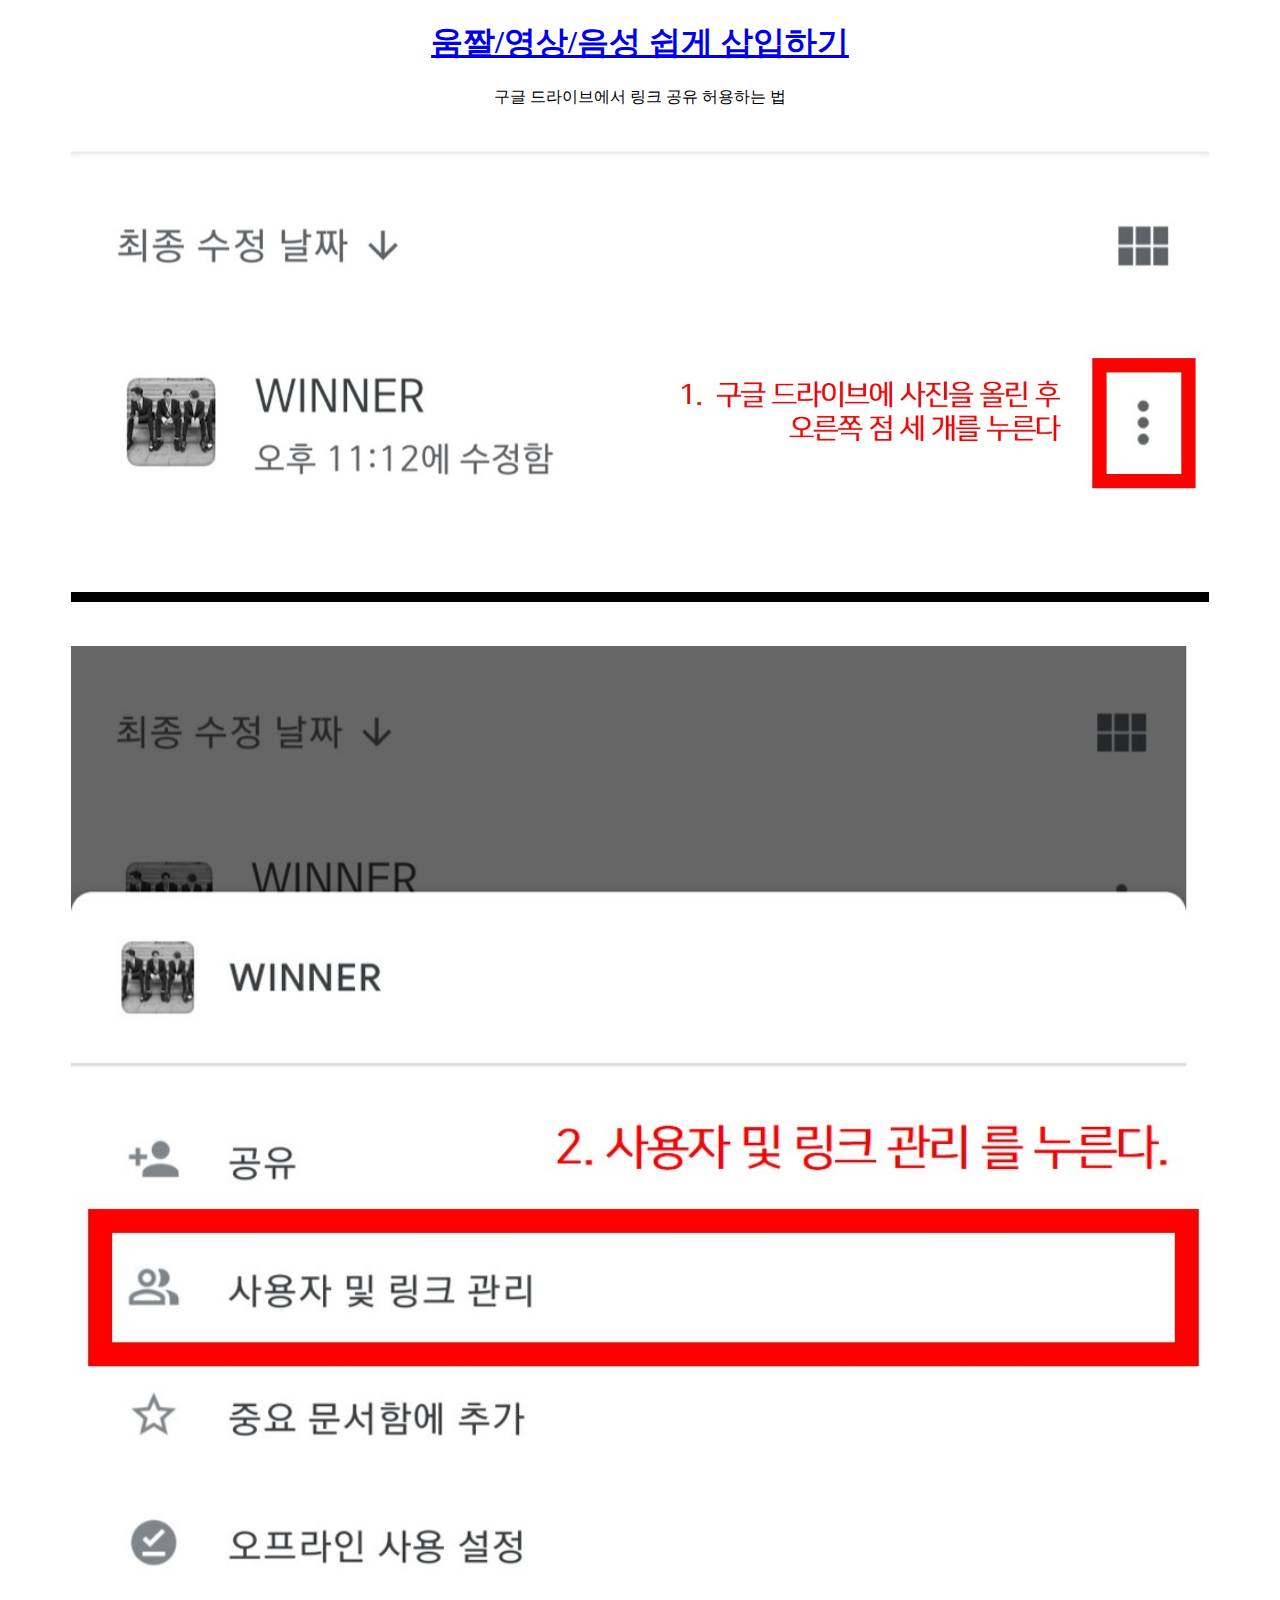
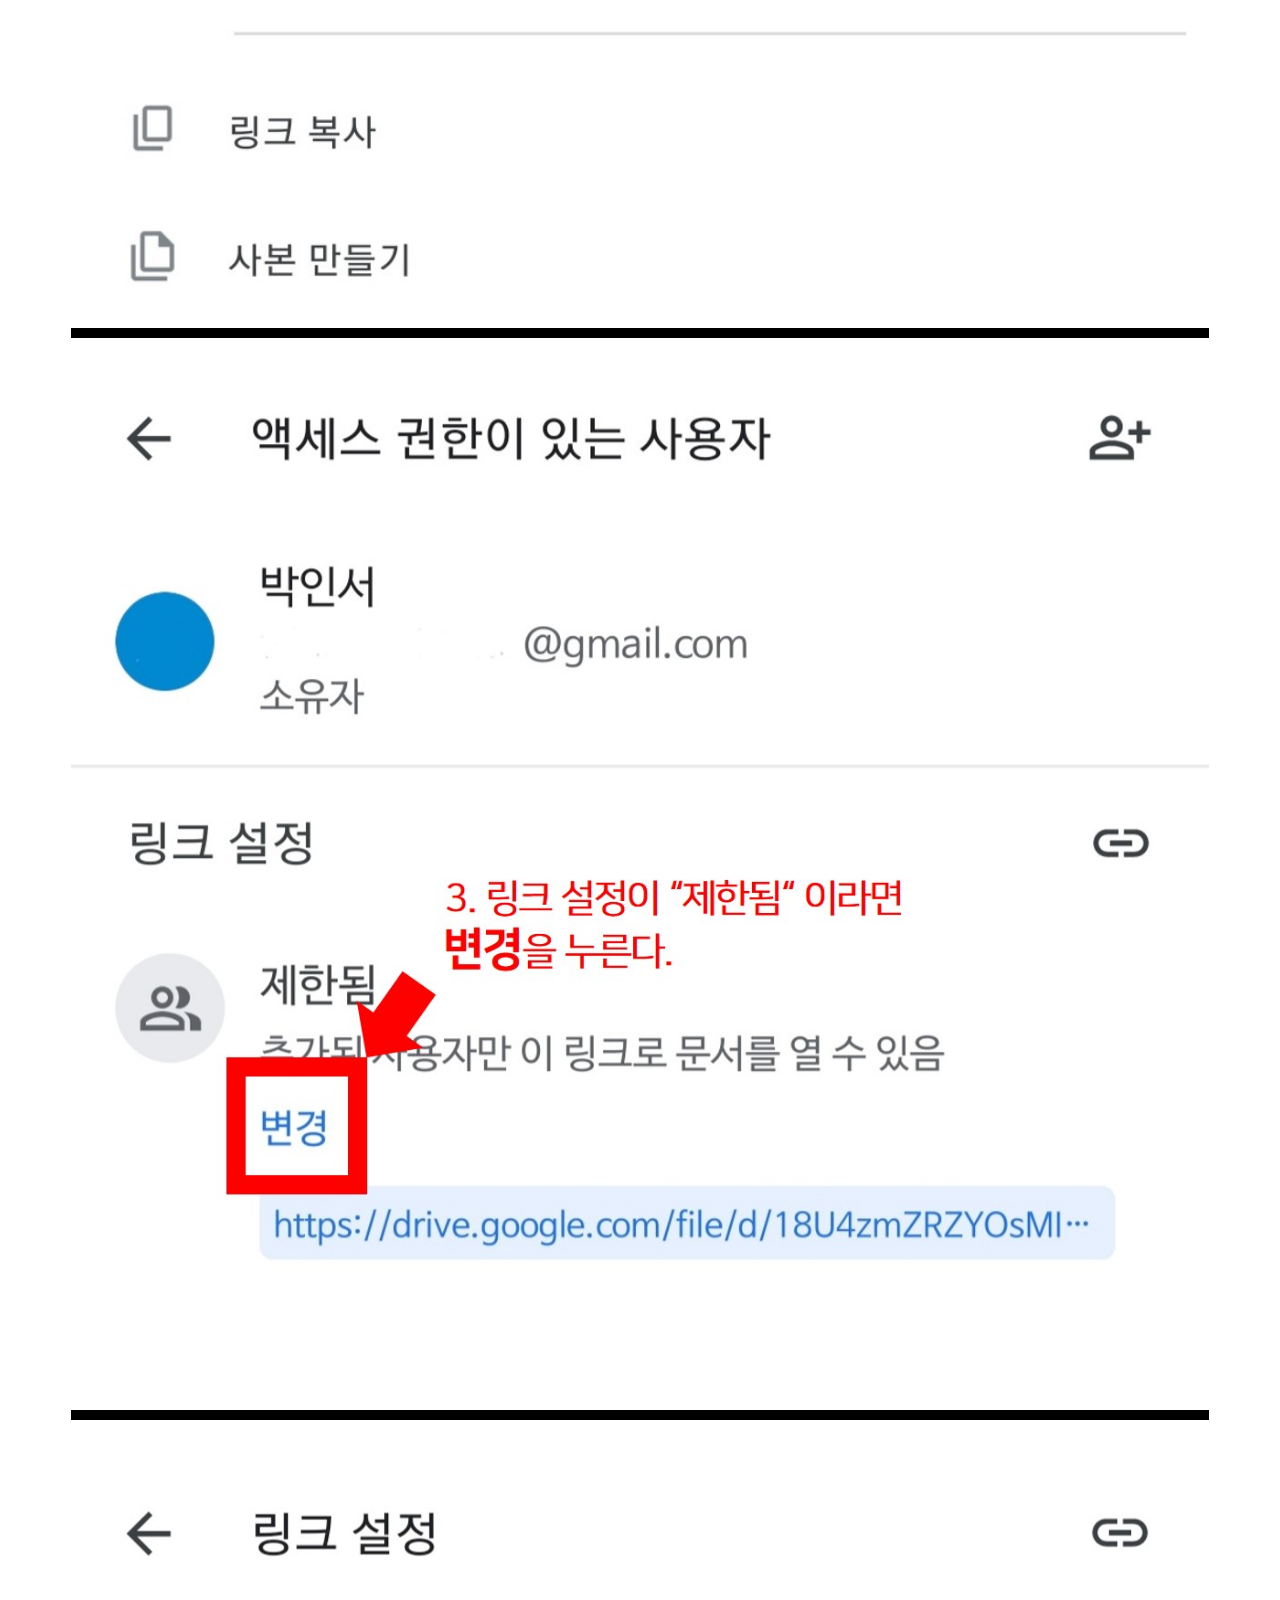
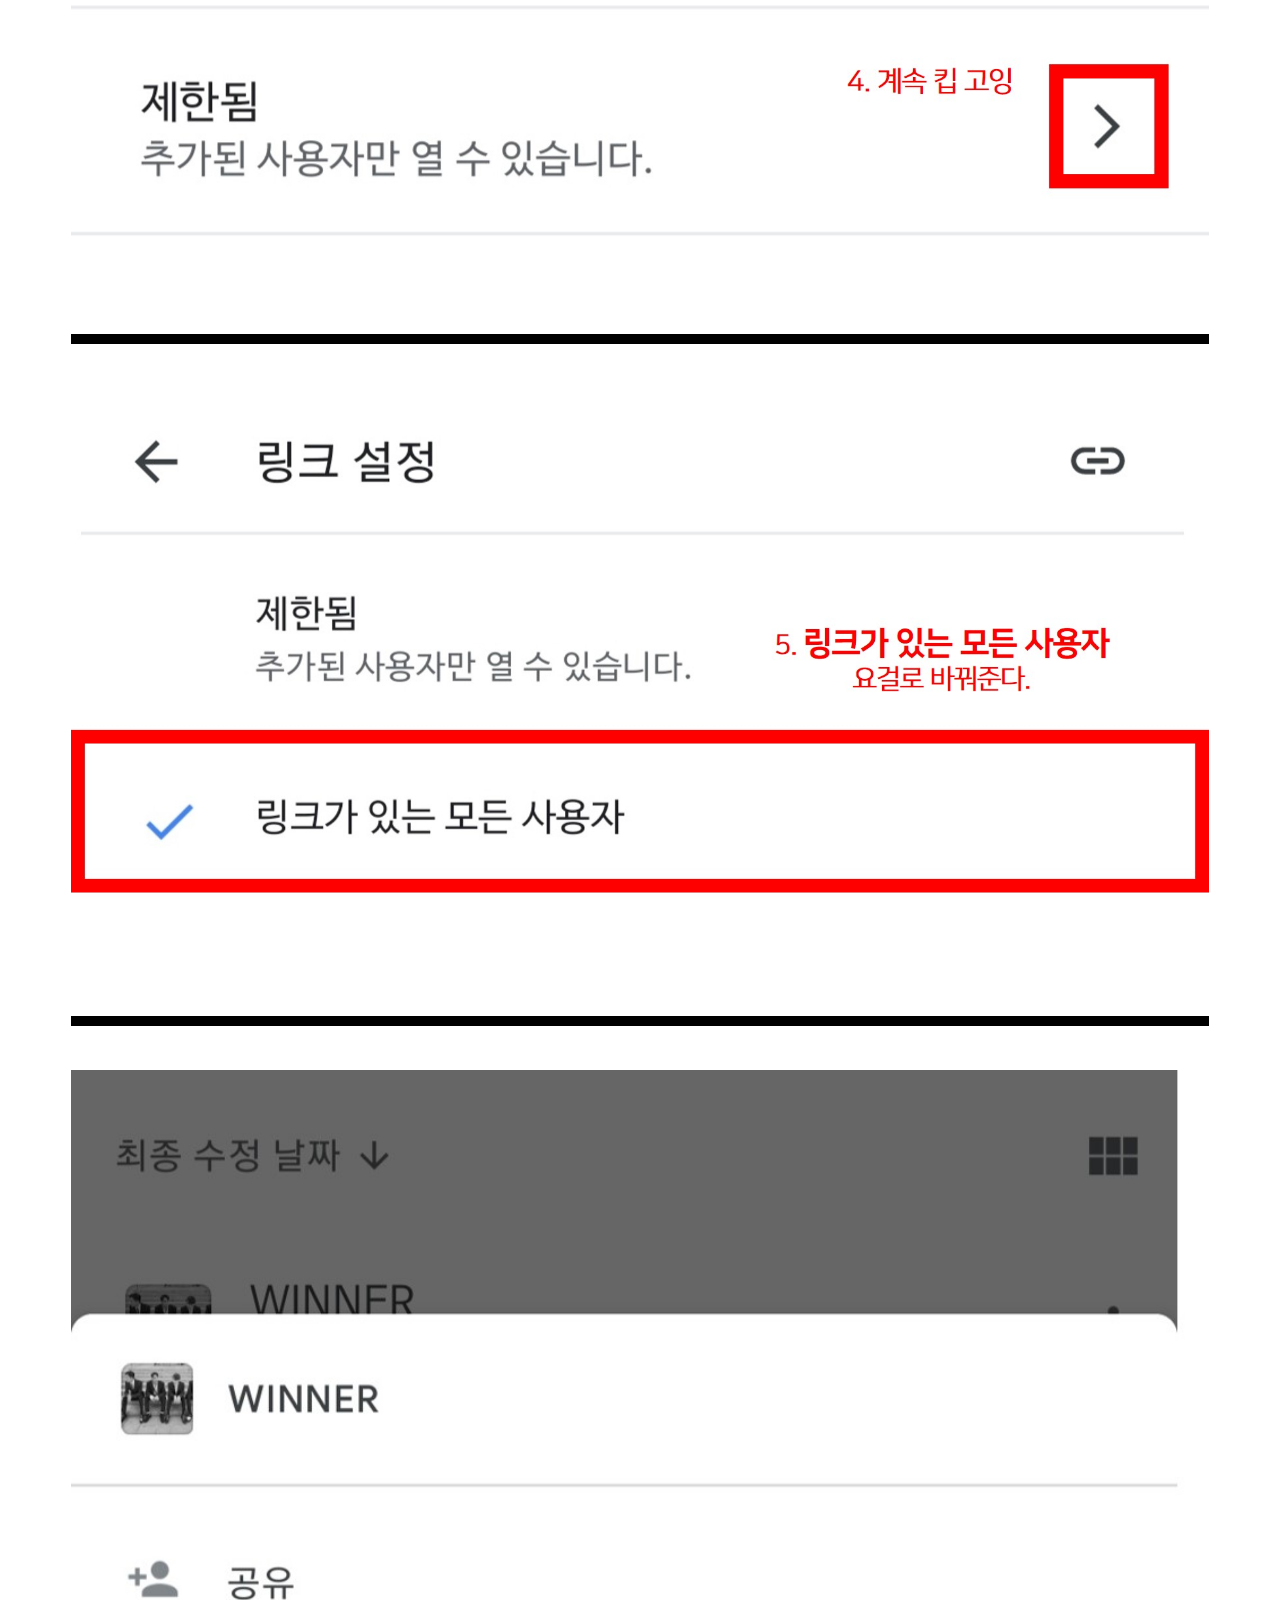
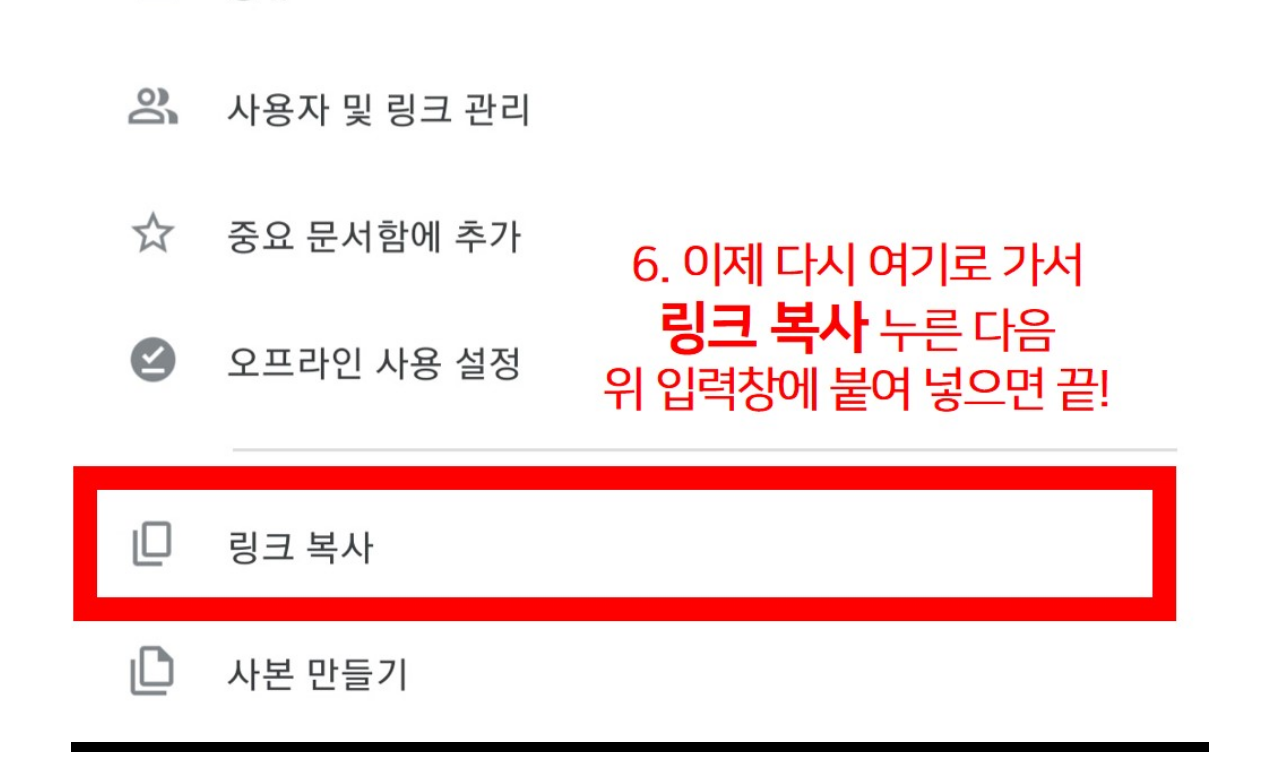
==== howto.html @ ccae0a74 "Add files via upload" ====
<!DOCTYPE html>
<html>
  <head>
    <meta charset="utf-8">
    <title>link converter for IC</title>
    <meta name="viewport" content="width=device-width, initial-scale=1.0">
    <link rel="stylesheet" type="text/css" href="./style.css">
  </head>
  <body>
    <h1><a href="index.html">움짤/영상/음성 쉽게 삽입하기</a></h1>
    <p>구글 드라이브에서 링크 공유 허용하는 법</p>

    <div>
      <img src="step1.png" width="90%">
      <img src="step2.png" width="90%">
      <img src="step3.png" width="90%">
      <img src="step4.png" width="90%">
      <img src="step5.png" width="90%">
      <img src="step6.png" width="90%">

    </div>


  </body>
</html>
---- style.css ----
h1 {
  text-align: center;
}

p {
  text-align: center;
}

div {
  text-align: center;
}

a {
  text-align: center;
}

img {
  margin: 20px;
  border-bottom: solid 10px;
}

#input {
  padding: .5em .5em;
  width:80%;
}
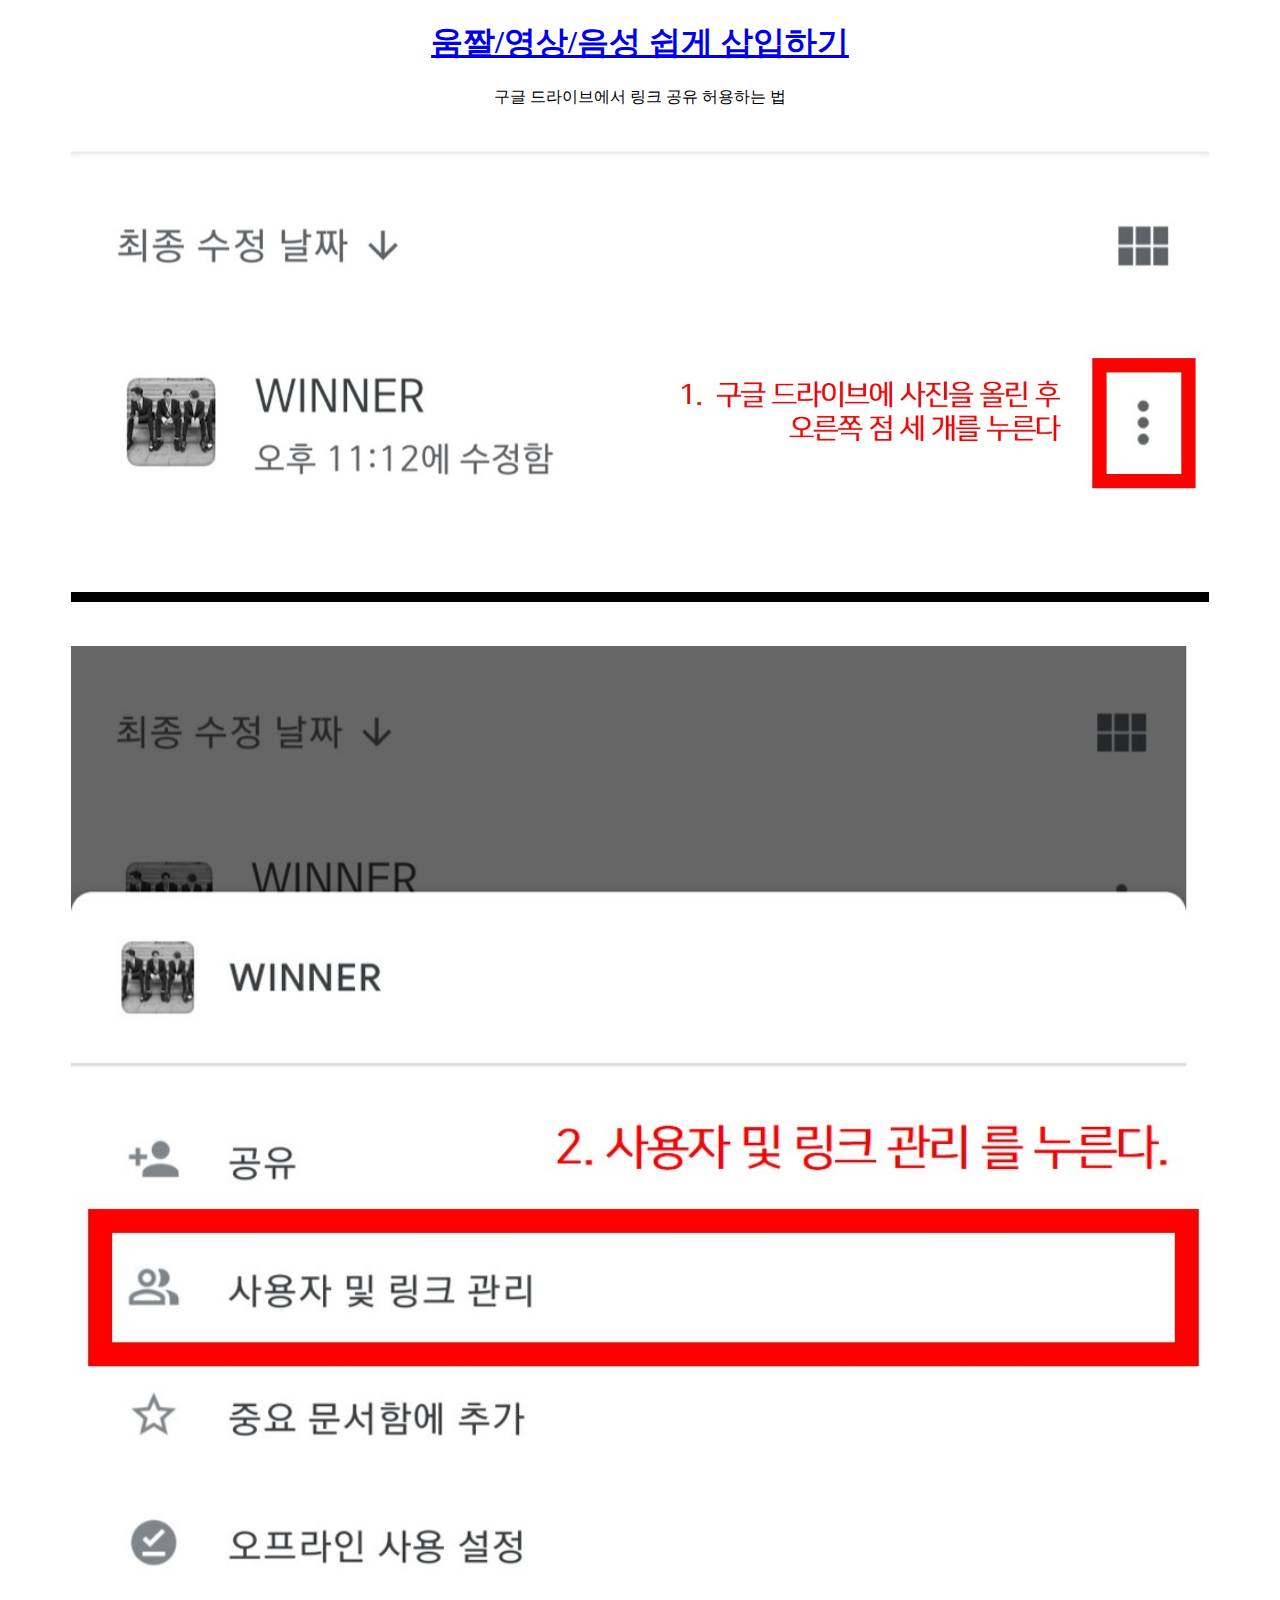
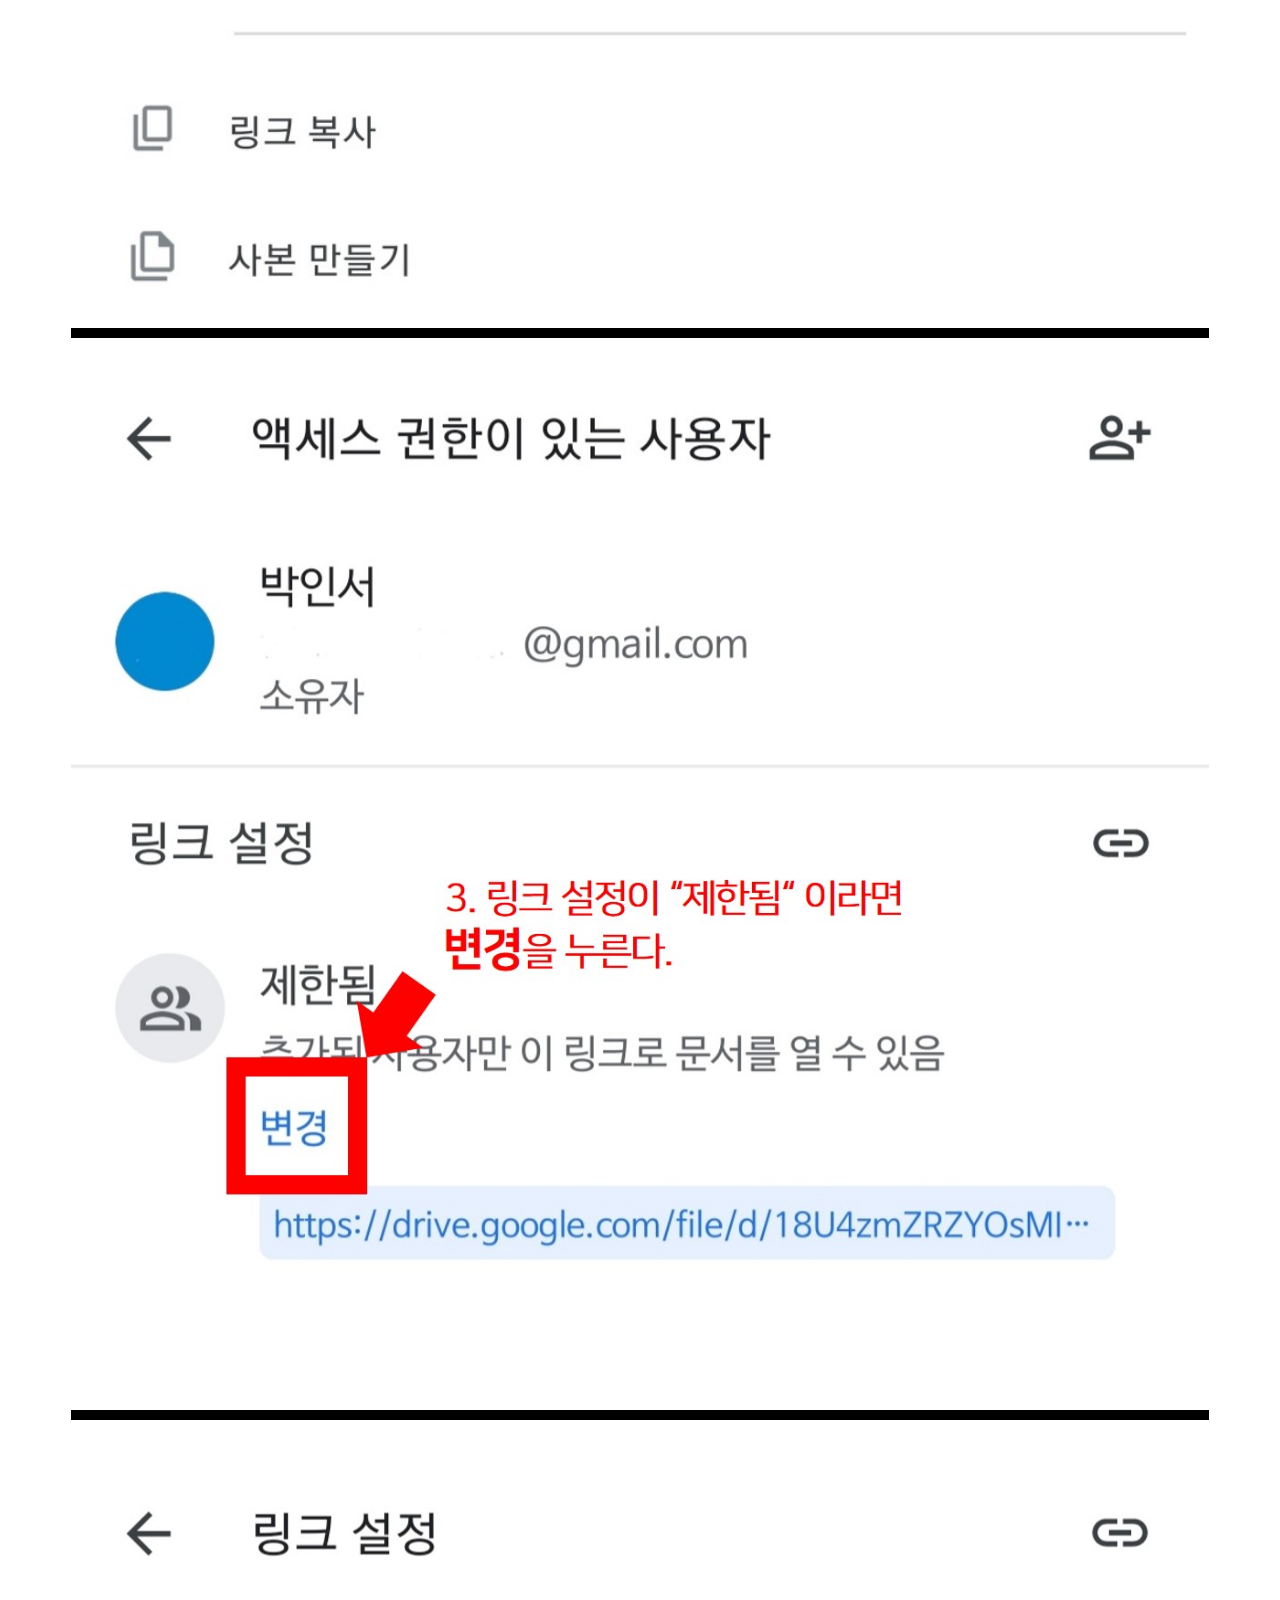
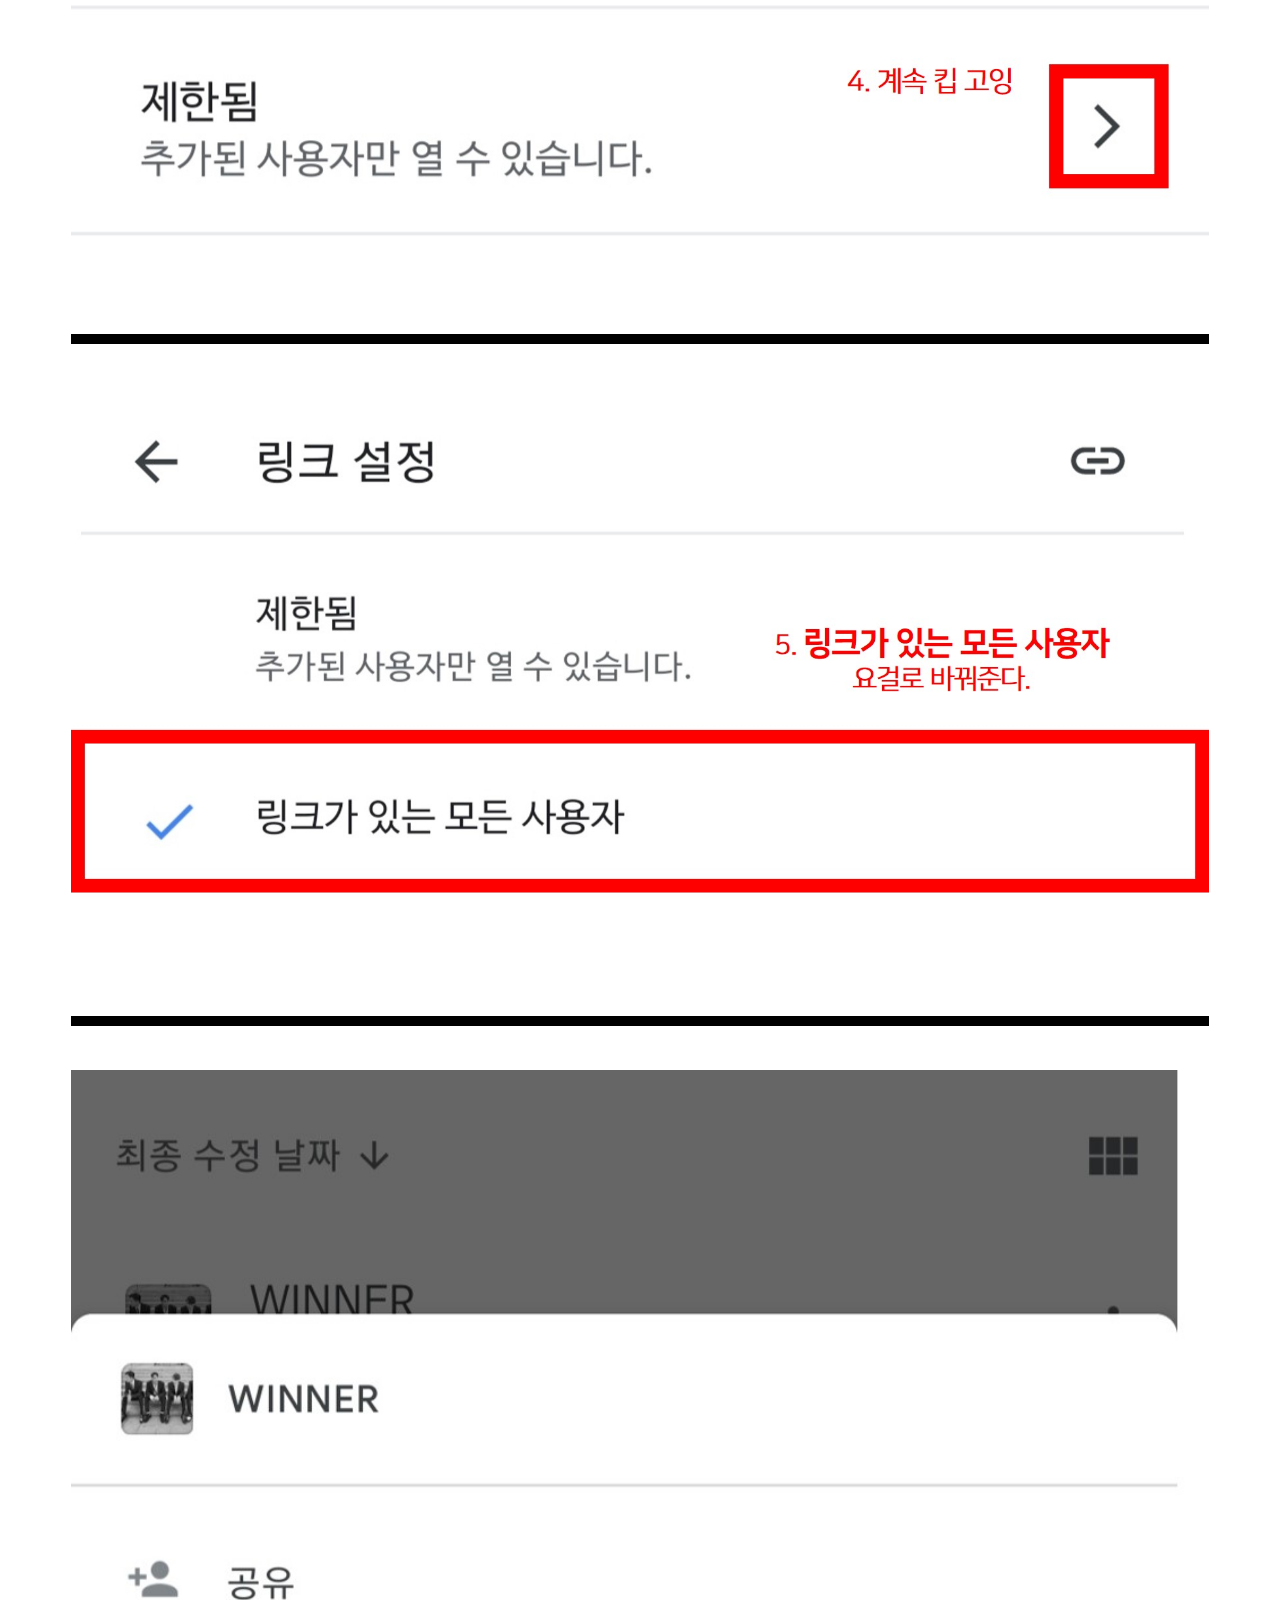
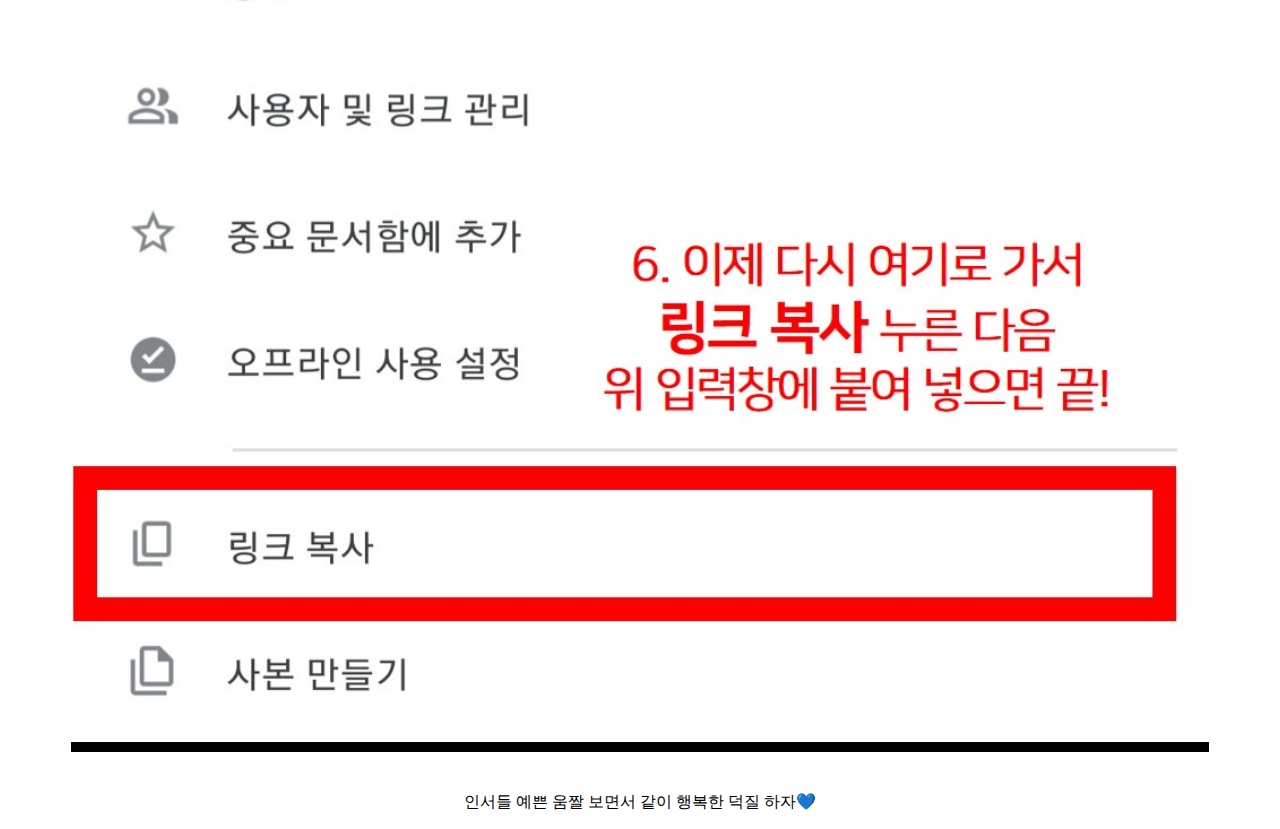
==== commit 56fdaaab: "Update howto.html" ====
--- a/howto.html
+++ b/howto.html
@@ -17,9 +17,9 @@
       <img src="step4.png" width="90%">
       <img src="step5.png" width="90%">
       <img src="step6.png" width="90%">
-
     </div>
-
+    
+    <p>인서들 예쁜 움짤 보면서 같이 행복한 덕질 하자💙</p>
 
   </body>
 </html>
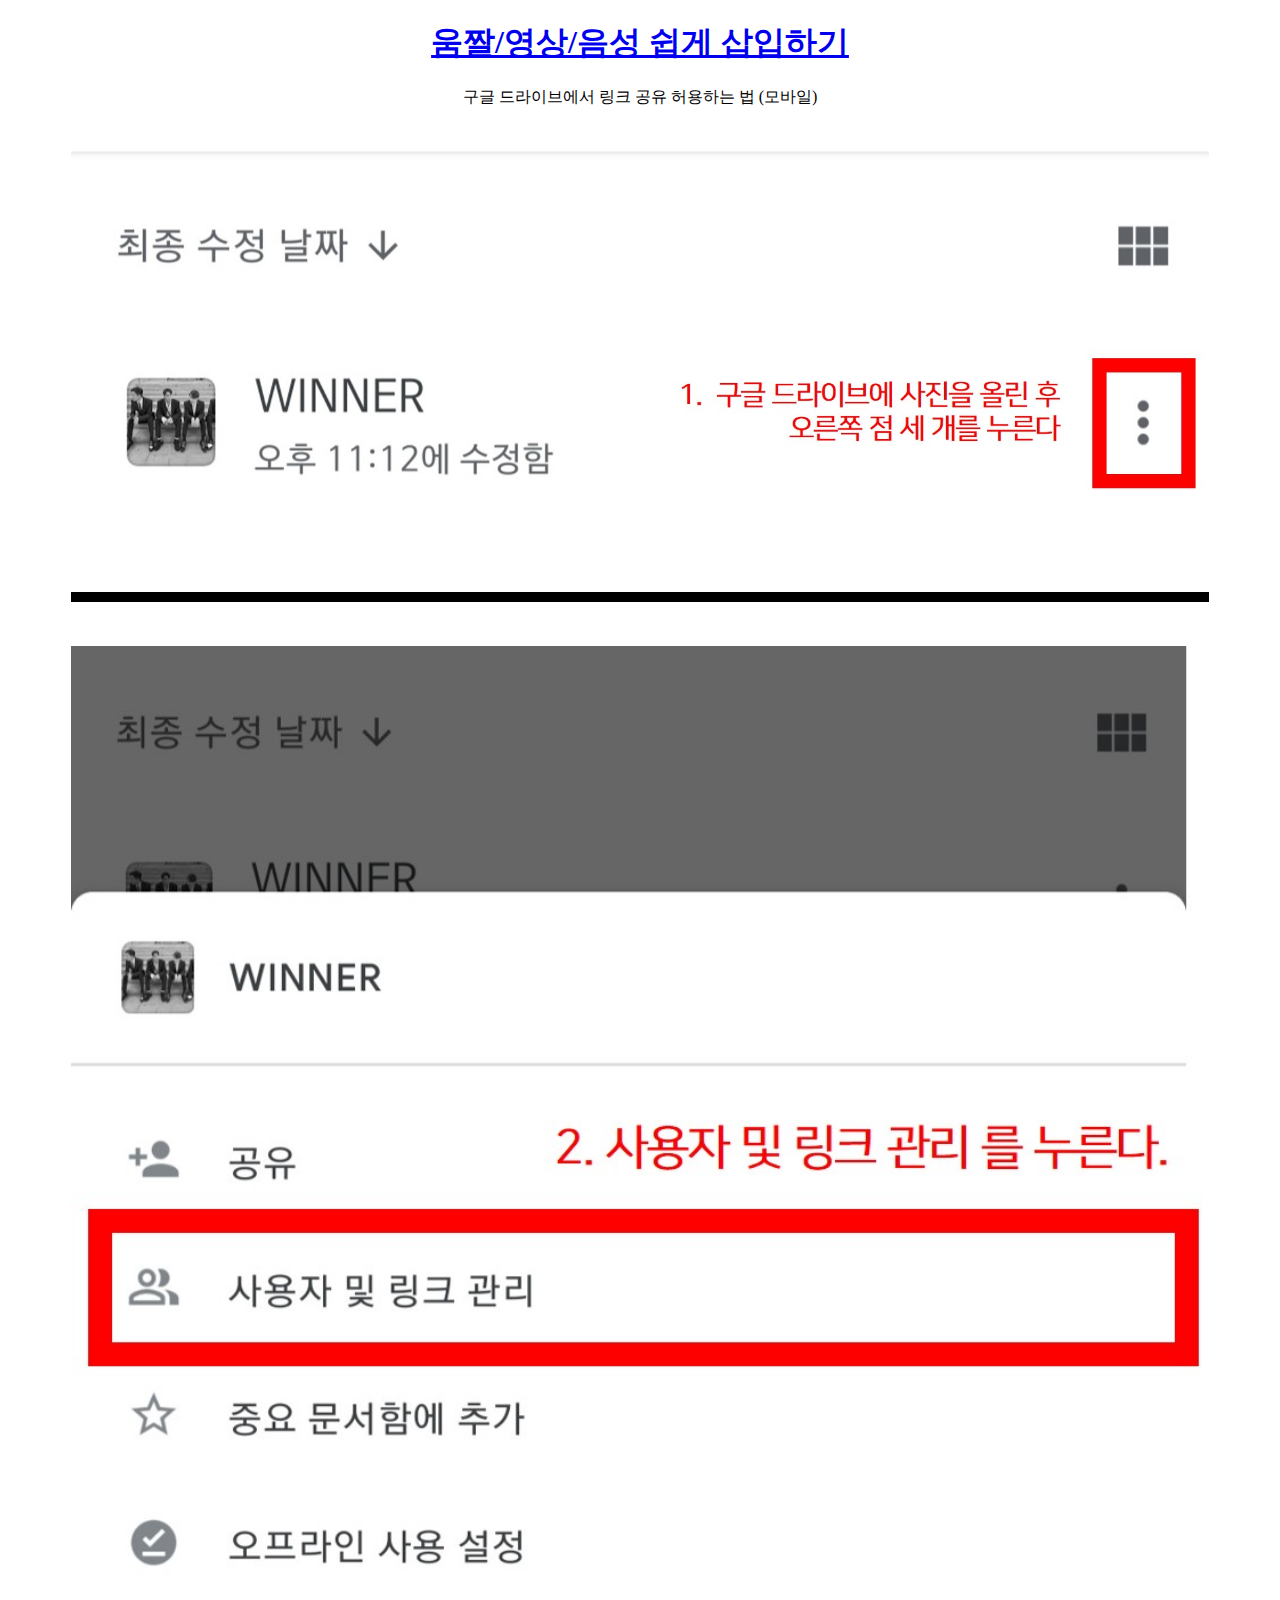
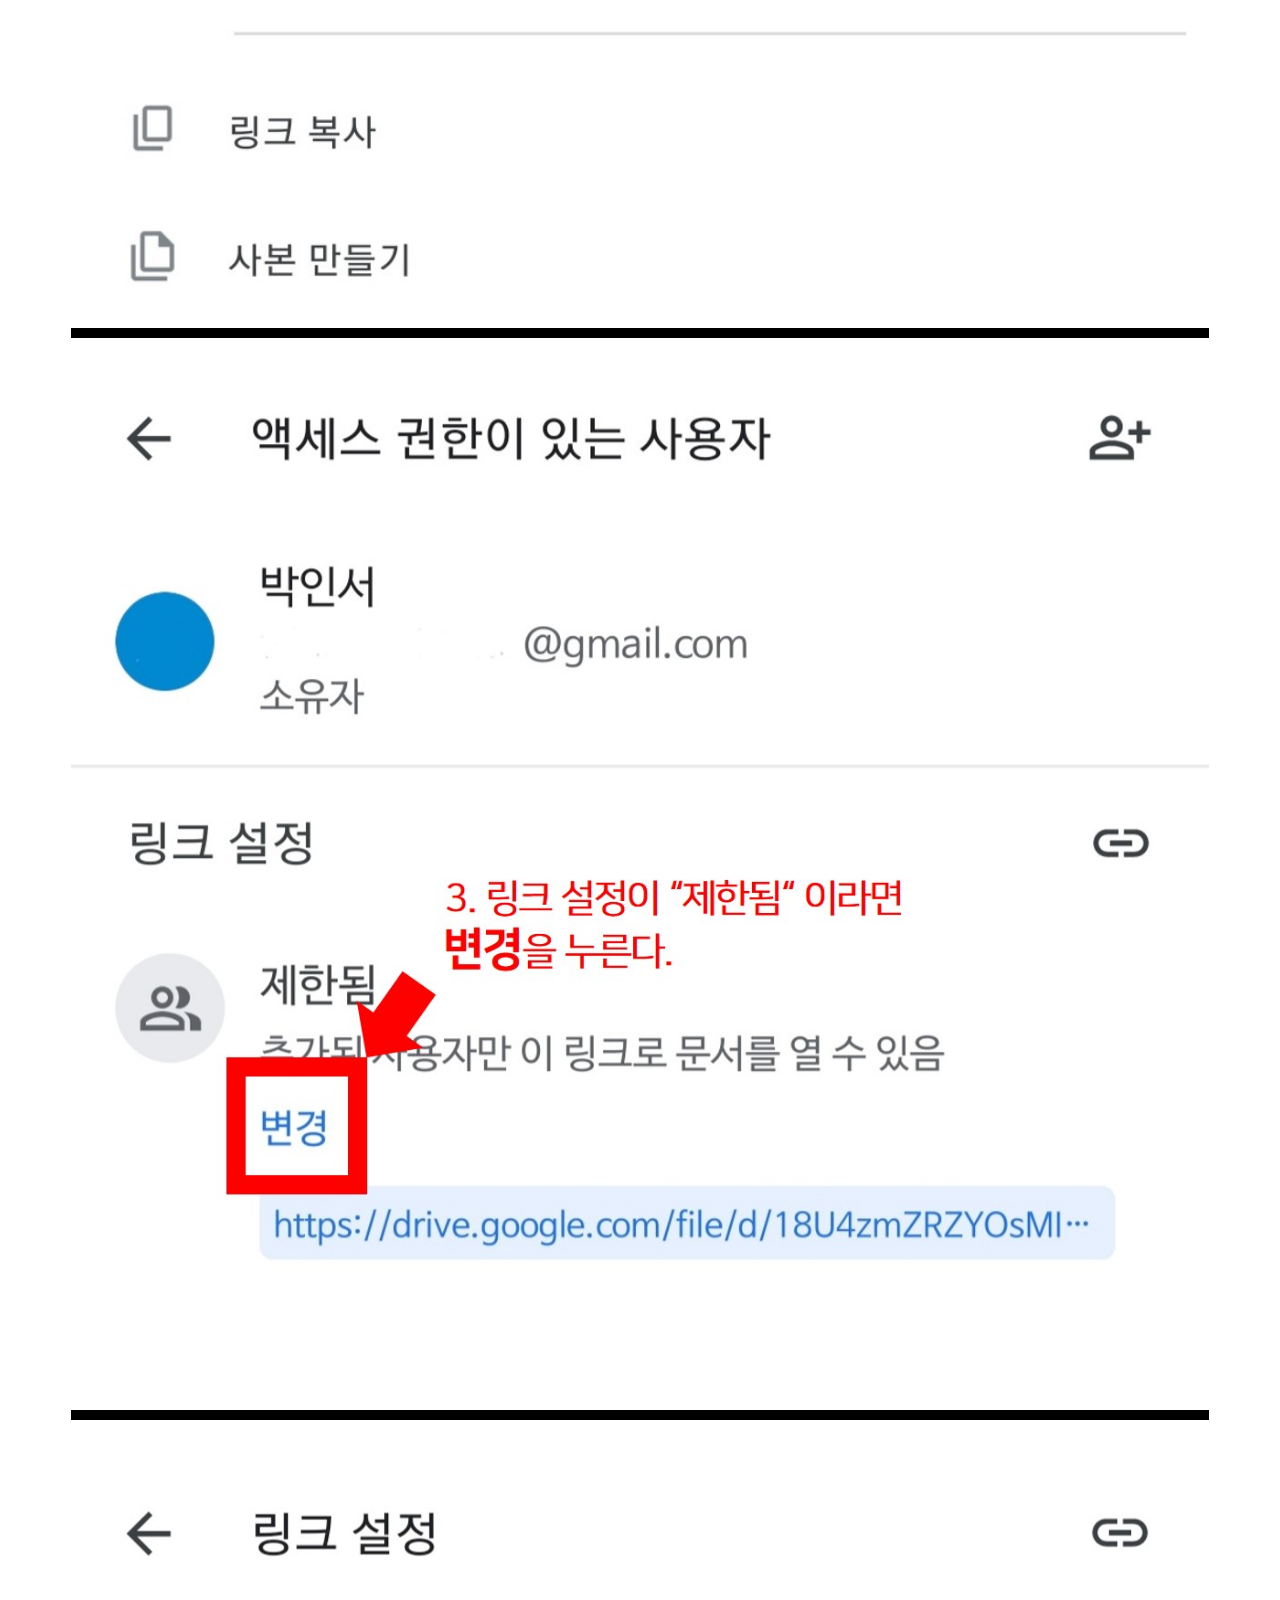
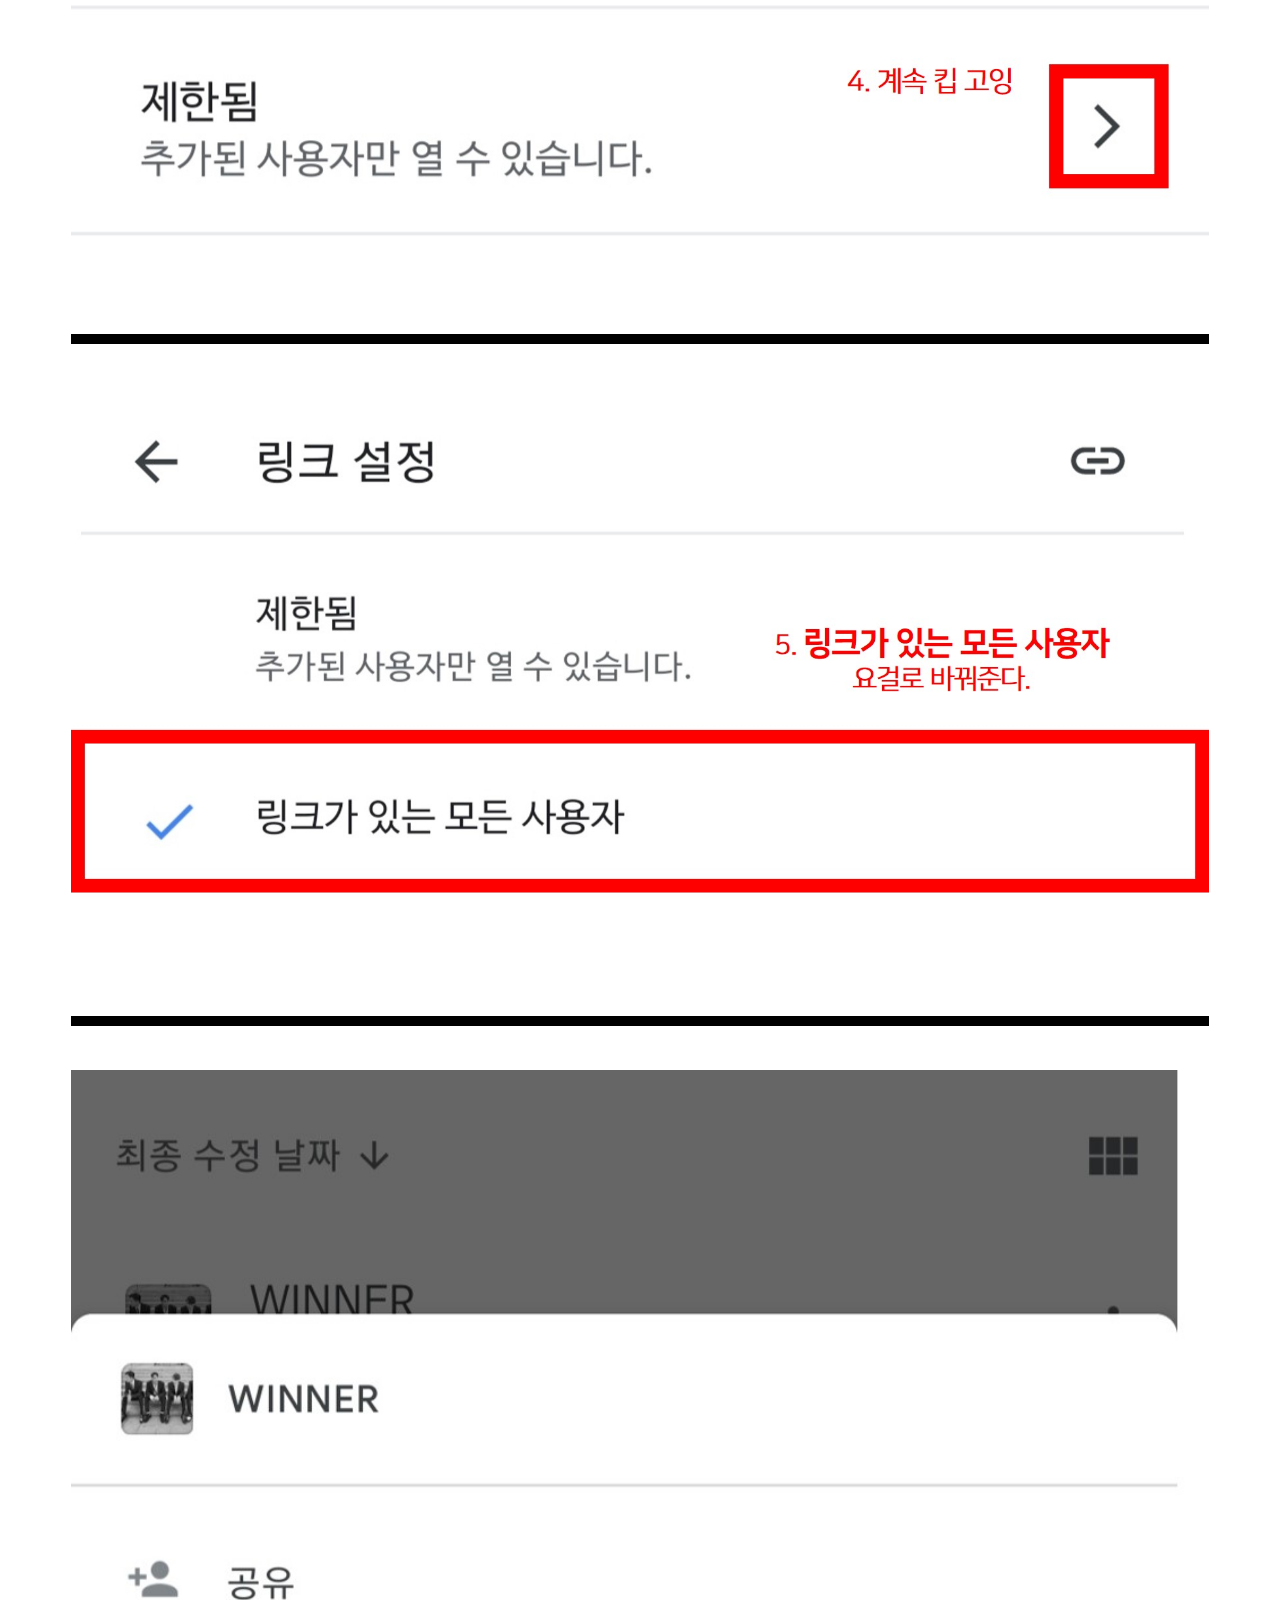
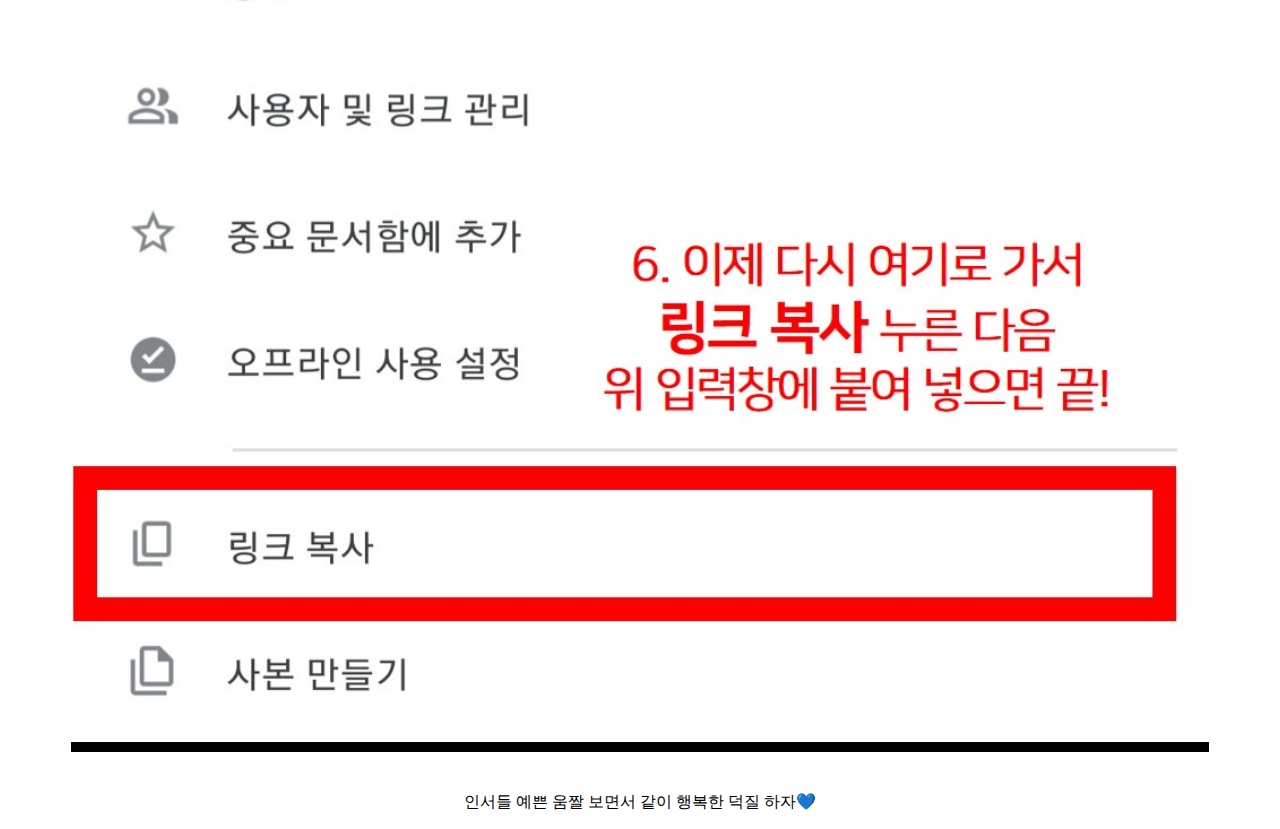
==== commit 8564c94c: "Update howto.html" ====
--- a/howto.html
+++ b/howto.html
@@ -8,7 +8,7 @@
   </head>
   <body>
     <h1><a href="index.html">움짤/영상/음성 쉽게 삽입하기</a></h1>
-    <p>구글 드라이브에서 링크 공유 허용하는 법</p>
+    <p>구글 드라이브에서 링크 공유 허용하는 법 (모바일)</p>
 
     <div>
       <img src="step1.png" width="90%">
